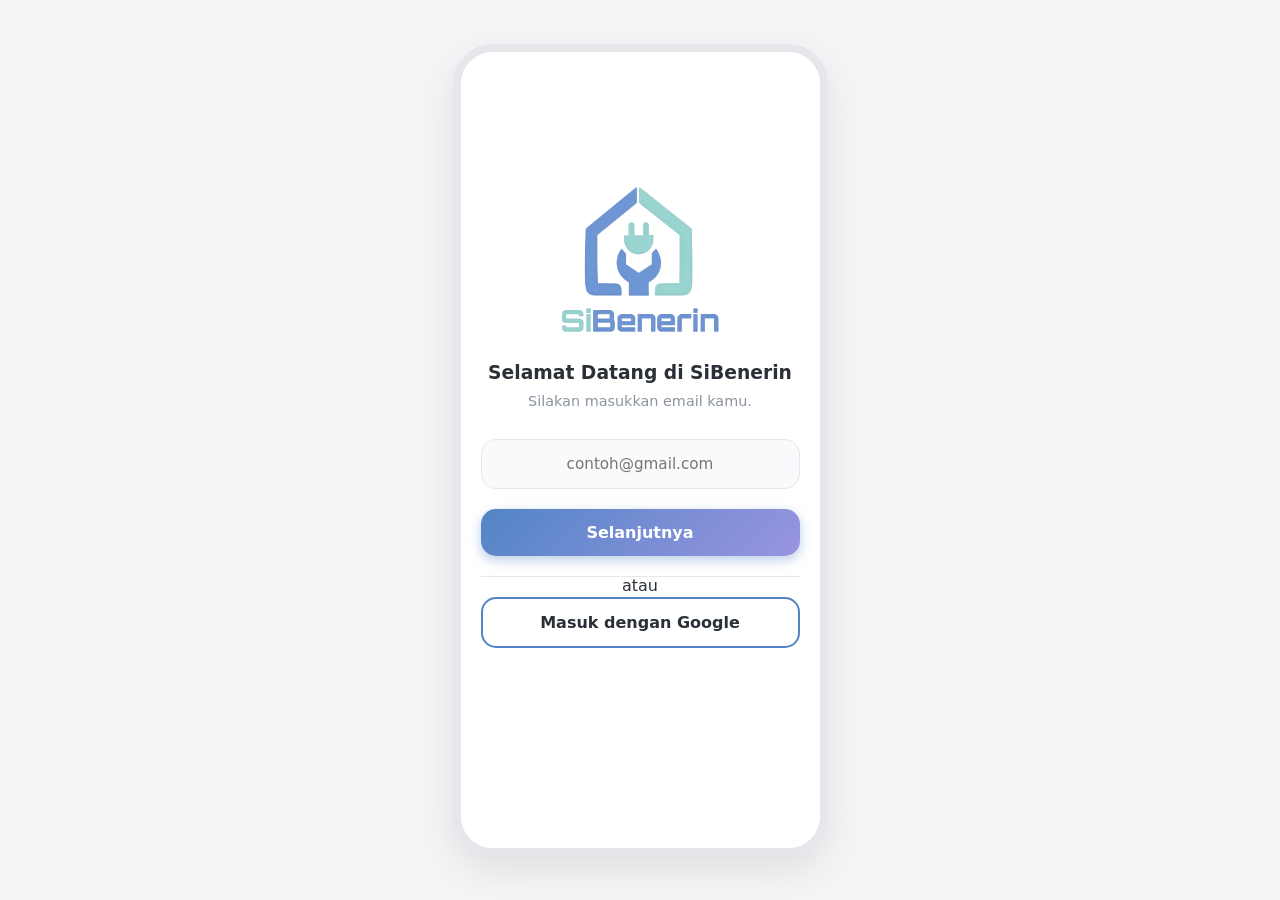
==== index.html @ b58ef543 "index.html" ====
<!DOCTYPE html>
<html lang="id">
<head>
    <meta charset="UTF-8">
    <meta name="viewport" content="width=device-width, initial-scale=1.0">
    <title>SiBenerin</title>
    <link rel="stylesheet" href="style.css">
</head>
<body>
    <div class="app-container">
        
        <!-- ================= LOGIN ================= -->
        <div id="login-screen" class="screen active">
            
            <div class="login-content" id="login-step-1">
                <div class="logo-wrapper">
                    <img src="gambar\logo sibenerin.png" alt="Logo SiBenerin" onerror="this.src='https://via.placeholder.com/120/A7C7E7/FFFFFF?text=SiBenerin'">
                </div>
                <h3>Selamat Datang di SiBenerin</h3>
                <p class="subtitle">Silakan masukkan email kamu.</p>
                
                <input type="email" id="email-input" class="form-input" placeholder="contoh@gmail.com" style="text-align: center;">
                
                <button class="btn btn-primary" onclick="nextLoginStep()">Selanjutnya</button>
                <div class="divider"><span>atau</span></div>
                <button class="btn btn-outline" onclick="login()">Masuk dengan Google</button>
            </div>

            <div class="login-content" id="login-step-2" style="display: none;">
                <div class="logo-wrapper" style="width: 80px; height: 80px; margin-bottom: 15px;">
                    <img src="gambar/logo sibenerin.png" alt="Logo SiBenerin" onerror="this.src='https://via.placeholder.com/120/A7C7E7/FFFFFF?text=SiBenerin'">
                </div>
                <h3>Masukkan Password</h3>
                <p class="subtitle" id="user-email-display" style="font-weight: 600; color: var(--primary-sky);">user@gmail.com</p>
                
                <!-- KOTAK PASSWORD DENGAN IKON MATA -->
                <div style="position: relative; margin-bottom: 20px;">
                    <input type="password" id="password-input" class="form-input" placeholder="••••••••" style="text-align: center; letter-spacing: 2px; margin-bottom: 0; padding-right: 40px;">
                    <span id="toggle-password" style="position: absolute; right: 15px; top: 50%; transform: translateY(-50%); cursor: pointer; font-size: 1.1rem; user-select: none;" onclick="togglePassword()">👁️</span>
                </div>
                
                <div id="password-hint" class="hint-box" style="display: none;">
                    💡 <strong>Clue:</strong> Password kamu terdiri dari 8 karakter dan diawali dengan huruf <strong>'S'</strong>.
                </div>

                <p id="password-error" style="color: var(--danger); font-size: 0.85rem; display: none; margin-bottom: 15px; font-weight: 500;">
                    Password yang Anda masukkan salah.
                </p>
                <button class="btn btn-primary" onclick="login()">Masuk</button>
                <button class="btn-text mt-10" onclick="showHint()">Lupa Password?</button>
                <button class="btn-text mt-10" style="color: var(--text-muted); font-size: 0.85rem;" onclick="prevLoginStep()">⬅ Ganti Email</button>
            </div>
        </div>

        <!-- ================= BERANDA ================= -->
        <div id="home-screen" class="screen with-nav">
            <div class="header-main">
                <div class="user-info" style="cursor: pointer;" onclick="navBottom('akun')">
                    <img src="gambar/profil.png" alt="Profil User" class="avatar" style="background: none; object-fit: cover;">
                    <div>
                        <p class="greeting">Selamat Pagi,</p>
                        <h4>Pengguna</h4>
                    </div>
                </div>
                <div class="notification-icon" style="cursor: pointer; position: relative;" onclick="navTo('notification')">
                    🔔
                    <span class="notif-dot"></span>
                </div>
                
            </div>
            
            <div class="search-bar">
                <input type="text" placeholder="Cari layanan perbaikan...">
            </div>

            <!-- === BANNER PROMO IKLAN === -->
            <div class="promo-slider" onclick="navTo('service-list', 'Pendingin')">
                <div class="slides-wrapper" id="promo-slides">
                    <div class="slide">
                        <img src="gambar\iklan1.jpeg" alt="Promo Perbaikan AC">
                    </div>
                    <div class="slide">
                        <img src="gambar\iklan2.jpeg" alt="Promo Diskon Tukang">
                    </div>
                    <div class="slide">
                        <img src="gambar\iklan3.jpeg" alt="Promo Diskon Carport">
                    </div>
                </div>
                <div class="slider-dots">
                    <span class="dot active"></span>
                    <span class="dot"></span>
                </div>
            </div>
            <h5 class="section-title">Kategori Layanan</h5>
            <div class="categories">
                <div class="category-card" onclick="navTo('service-list', 'Kelistrikan')">
                    <div class="cat-icon" style="background: #eef2ff;">⚡</div>
                    <span>Kelistrikan</span>
                </div>
                <div class="category-card" onclick="navTo('service-list', 'Sistem Air')">
                    <div class="cat-icon" style="background: #f0fdf4;">💧</div>
                    <span>Sistem Air</span>
                </div>
                <div class="category-card" onclick="navTo('service-list', 'Elektronik')">
                    <div class="cat-icon" style="background: #fdf2f8;">📱</div>
                    <span>Elektronik</span>
                </div>
                <div class="category-card" onclick="navTo('service-list', 'Pendingin')">
                    <div class="cat-icon" style="background: #f0f9ff;">❄️</div>
                    <span>Pendingin</span>
                </div>
                <div class="category-card" onclick="navTo('service-list', 'Konstruksi')">
                    <div class="cat-icon" style="background: #fffbeb;">🏗️</div>
                    <span>Konstruksi</span>
                </div>
                <div class="category-card emergency" onclick="navTo('service-list', 'Darurat')">
                    <div class="cat-icon" style="background: #fee2e2;">🚨</div>
                    <span>Darurat</span>
                </div>
            </div>
        </div>

        <!-- ================= AKTIVITAS ================= -->
        <div id="activity-screen" class="screen with-nav">
            <div class="header-simple">
                <h4>Aktivitas Pesanan</h4>
            </div>
            <div class="tabs">
                <div class="tab active" onclick="switchTab('active-orders', this)">Berjalan</div>
                <div class="tab" onclick="switchTab('history-orders', this)">Riwayat</div>
            </div>
            
            <div id="active-orders" class="tab-content active">
                <div class="activity-card" onclick="navTo('order-detail')">
                    <div class="activity-header">
                        <div class="badge badge-process">Teknisi Menuju Lokasi</div>
                        <span class="date">Hari ini, 10:30</span>
                    </div>
                    <h4>Cuci AC Split & Tambah Freon</h4>
                    <p class="desc">Teknisi: Budi Santoso</p>
                    <div class="price-row">
                        <span class="price">Rp 150.000</span>
                        <button class="btn-text">Lihat Detail ➔</button>
                    </div>
                </div>
            </div>

            <div id="history-orders" class="tab-content">
                <div class="activity-card" onclick="navTo('history-detail')">
                    <div class="activity-header">
                        <div class="badge badge-done">Selesai</div>
                        <span class="date">12 Apr 2026</span>
                    </div>
                    <h4>Perbaikan Pipa Wastafel Bocor</h4>
                    <p class="desc">Teknisi: Agus Teknisi</p>
                    <div class="price-row">
                        <span class="price">Rp 250.000</span>
                        <div class="rating">⭐⭐⭐⭐⭐</div>
                    </div>
                </div>
            </div>
        </div>

        <!-- ================= DETAIL PESANAN (AKTIF) ================= -->
        <div id="order-detail-screen" class="screen">
            <div class="header-nav">
                <span class="back-btn" onclick="navBack()">⬅ Kembali</span>
                <h4>Detail Pesanan</h4>
                <div style="width: 60px;"></div>
            </div>
            <div class="detail-content">
                <div class="order-id">ID Pesanan: #SBN-99281</div>
                
                <ul class="timeline">
                    <li class="completed">
                        <div class="time">09:00</div>
                        <div class="event">Pesanan Dibuat</div>
                    </li>
                    <li class="completed">
                        <div class="time">09:15</div>
                        <div class="event">Teknisi Ditemukan (Budi Santoso)</div>
                    </li>
                    <li class="active">
                        <div class="time">10:30</div>
                        <div class="event">Teknisi Menuju Lokasi</div>
                    </li>
                    <li>
                        <div class="time">--:--</div>
                        <div class="event">Pekerjaan Dimulai</div>
                    </li>
                    <li>
                        <div class="time">--:--</div>
                        <div class="event">Selesai & Pembayaran</div>
                    </li>
                </ul>

                <div class="technician-card">
                    <div class="avatar"></div>
                    <div class="tech-info">
                        <h5>Budi Santoso</h5>
                        <p>Ahli Pendingin Ruangan</p>
                    </div>
                    <button class="btn-icon" onclick="navTo('chat-room-budi')">💬</button>
                </div> 
            </div> 
        </div> 

        <!-- ================= DETAIL RIWAYAT (SELESAI) ================= -->
        <div id="history-detail-screen" class="screen">
            <div class="header-nav">
                <span class="back-btn" onclick="navBack()">⬅ Kembali</span>
                <h4>Riwayat Pekerjaan</h4>
                <div style="width: 60px;"></div>
            </div>
            <div class="detail-content">
                <div class="badge badge-done" style="display:inline-block; margin-bottom:15px;">Pesanan Selesai</div>
                <h3>Perbaikan Pipa Wastafel Bocor</h3>
                <p class="date-full">Selesai pada: 12 Apr 2026, 14:30 WIB</p>
                
                <div class="divider"></div>
                <h4 style="text-align: center;">Beri Ulasan Teknisi</h4>
                <div class="star-rating" id="rating-stars" style="text-align: center; margin-top: 10px;">
                    <span class="star" onclick="setRating(1)">★</span>
                    <span class="star" onclick="setRating(2)">★</span>
                    <span class="star" onclick="setRating(3)">★</span>
                    <span class="star" onclick="setRating(4)">★</span>
                    <span class="star" onclick="setRating(5)">★</span>
                </div>
                <h4>Bukti Pekerjaan</h4>
                <div class="photo-compare">
                    <div class="photo-box">
                        <img src="gambar\pipasebelum.jpeg" 
                            alt="Pipa Sebelum" 
                            style="width: 100%; height: 100px; object-fit: cover; border-radius: 12px; margin-bottom: 8px; border: 1px solid var(--border-color);">
                        <span>Sebelum</span>
                    </div>
                    <div class="photo-box">
                        <img src="gambar\pipasesudah.jpeg" 
                            alt="Pipa Sesudah" 
                            style="width: 100%; height: 100px; object-fit: cover; border-radius: 12px; margin-bottom: 8px; border: 1px solid var(--border-color);">
                        <span>Sesudah</span>
                    </div>
                </div>
                <div class="divider"></div>
                <h4>Rincian Biaya</h4>
                <div class="receipt-row"><span>Jasa Perbaikan</span><span>Rp 150.000</span></div>
                <div class="receipt-row"><span>Penggantian Pipa PVC</span><span>Rp 100.000</span></div>
                <div class="receipt-row total"><span>Total Biaya</span><span>Rp 250.000</span></div>
            </div>
        </div>

        <!-- ================= DAFTAR LAYANAN (DINAMIS) ================= -->
        <div id="service-list-screen" class="screen">
            <div class="header-nav">
                <span class="back-btn" onclick="navBack()">⬅ Kembali</span>
                <h4 id="service-title">Layanan</h4>
                <div style="width: 60px;"></div>
            </div>
            <div class="service-items">
                <div class="activity-card">
                    <h4>Pengecekan & Perbaikan Standar</h4>
                    <p class="desc">Mulai dari Rp 50.000</p>
                    <button class="btn btn-primary btn-small mt-10" onclick="navTo('booking')">Pesan Sekarang</button>
                </div>
                <div class="activity-card">
                    <h4>Pemasangan / Instalasi Baru</h4>
                    <p class="desc">Mulai dari Rp 100.000</p>
                    <button class="btn btn-primary btn-small mt-10" onclick="navTo('booking')">Pesan Sekarang</button>
                </div>
            </div>
        </div>

        <!-- ================= FORM BOOKING ================= -->
        <div id="booking-screen" class="screen">
            <div class="header-nav">
                <span class="back-btn" onclick="navBack()">⬅ Batal</span>
                <h4>Pesan Teknisi</h4>
                <div style="width: 60px;"></div>
            </div>
            <div class="form-container">
                <label>Jadwal Kedatangan</label>
                <input type="datetime-local" class="form-input">
                
                <label>Alamat Lengkap</label>
                <textarea class="form-input" rows="3" placeholder="Jl. Contoh No. 123..."></textarea>

                <label>Deskripsi Kendala</label>
                <textarea class="form-input" rows="3" placeholder="Jelaskan kerusakan yang terjadi..."></textarea>
                
                <label>Foto Kerusakan (Opsional)</label>
                <div class="upload-box" id="upload-area" onclick="simulateUpload()">
                    <span id="upload-text">📷 Klik untuk unggah foto</span>
                    <img id="uploaded-img" src="" style="display: none; width: 100%; height: 100%; object-fit: cover; border-radius: 10px;">
                </div>
                <button class="btn btn-primary" style="margin-top:20px;" onclick="confirmBooking()">Konfirmasi Pesanan</button>
            </div>
        </div>

        <!-- ================= CHAT LIST ================= -->
        <div id="chat-screen" class="screen with-nav">
            <div class="header-simple"><h4>Pesan Masuk</h4></div>
            <div class="chat-list">
                
                <div class="chat-item unread" onclick="navTo('chat-room-budi')">
                    <div class="avatar"></div>
                    <div class="chat-info">
                        <div class="chat-head"><h5>Budi Santoso</h5><span class="time">10:32</span></div>
                        <p>Saya sudah di depan pagar rumah ya kak...</p>
                    </div>
                </div>

                <div class="chat-item" onclick="navTo('chat-room-cs')">
                    <img src="gambar\logobenerin.jpeg" alt="CS SiBenerin" class="avatar" style="background: white; object-fit: contain; border: 1px solid var(--border-color); padding: 2px;">
                    
                    <div class="chat-info">
                        <div class="chat-head"><h5>CS SiBenerin</h5><span class="time">Kemarin</span></div>
                        <p>Terima kasih telah menggunakan layanan kami.</p>
                    </div>
                </div>
            </div>
        </div>

        <!-- ================= CHAT ROOM: BUDI SANTOSO ================= -->
        <div id="chat-room-budi-screen" class="screen">
            <div class="header-nav">
                <span class="back-btn" onclick="navBack()">⬅ Kembali</span>
                <h4>Budi Santoso</h4>
                <div style="width: 60px;"></div>
            </div>
            <div class="chat-area">
                <div class="bubble bubble-left">Permisi, apakah patokannya rumah pagar hitam?</div>
                <div class="bubble bubble-right">Iya betul pak, lurus saja dari gapura.</div>
                <div class="bubble bubble-left">Baik, saya sudah di depan pagar rumah ya kak.</div>
            </div>
            <div class="chat-input-area">
                <input type="text" placeholder="Ketik pesan..." class="chat-input">
                <button class="btn-send">Kirim</button>
            </div>
        </div>

        <!-- ================= CHAT ROOM: CS SIBENERIN ================= -->
        <div id="chat-room-cs-screen" class="screen">
            <div class="header-nav">
                <span class="back-btn" onclick="navBack()">⬅ Kembali</span>
                <h4>CS SiBenerin</h4>
                <div style="width: 60px;"></div>
            </div>
            <div class="chat-area">
                <div class="bubble bubble-left" style="background: #F0F9FF; border-color: var(--primary-sky);">
                    Halo Kak, terima kasih telah menggunakan layanan SiBenerin. Ada yang bisa kami bantu terkait pesanan hari ini?
                </div>
                <div class="bubble bubble-right">Halo admin, tidak ada. Layanannya sangat memuaskan, terima kasih!</div>
                <div class="bubble bubble-left" style="background: #F0F9FF; border-color: var(--primary-sky);">
                    Syukurlah! Jangan ragu untuk menghubungi kami jika ada kendala lain ya kak. Have a great day! ✨
                </div>
            </div>
            <div class="chat-input-area">
                <input type="text" placeholder="Ketik pesan..." class="chat-input">
                <button class="btn-send">Kirim</button>
            </div>
        </div>

        <!-- ================= CHAT ROOM ================= -->
        <div id="chat-room-screen" class="screen">
            <div class="header-nav">
                <span class="back-btn" onclick="navBack()">⬅ Kembali</span>
                <h4>Budi Santoso</h4>
                <div style="width: 60px;"></div>
            </div>
            <div class="chat-area">
                <div class="bubble bubble-left">Permisi, apakah patokannya rumah pagar hitam?</div>
                <div class="bubble bubble-right">Iya betul pak, lurus saja dari gapura.</div>
                <div class="bubble bubble-left">Baik, saya sudah di depan pagar rumah ya kak.</div>
            </div>
            <div class="chat-input-area">
                <input type="text" placeholder="Ketik pesan..." class="chat-input">
                <button class="btn-send">Kirim</button>
            </div>
        </div>

        <!-- ================= NOTIFIKASI ================= -->
        <div id="notification-screen" class="screen">
            <div class="header-nav">
                <span class="back-btn" onclick="navBack()">⬅ Kembali</span>
                <h4>Notifikasi</h4>
                <div style="width: 60px;"></div>
            </div>
            
            <div class="notification-list">
                <div class="notif-item unread">
                    <div class="notif-icon" style="background: #fdf2f8;">🎉</div>
                    <div class="notif-info">
                        <h5>Promo Spesial AC!</h5>
                        <p>Diskon 25% khusus perbaikan AC. Berlaku s/d 2 Juni 2026.</p>
                        <span class="time">Baru saja</span>
                    </div>
                </div>

                <div class="notif-item">
                    <div class="notif-icon" style="background: #ecfdf5;">💳</div>
                    <div class="notif-info">
                        <h5>Pembayaran Berhasil</h5>
                        <p>Tagihan #SBN-99281 senilai Rp 150.000 telah lunas. Terima kasih!</p>
                        <span class="time">2 jam yang lalu</span>
                    </div>
                </div>

                <div class="notif-item">
                    <div class="notif-icon" style="background: #eff6ff;">🛠️</div>
                    <div class="notif-info">
                        <h5>Teknisi Menuju Lokasi</h5>
                        <p>Budi Santoso sedang dalam perjalanan ke alamatmu untuk perbaikan.</p>
                        <span class="time">Kemarin</span>
                    </div>
                </div>
            </div>
        </div>

        <!-- ================= AKUN ================= -->
        <div id="akun-screen" class="screen with-nav">
            <div class="header-simple"><h4>Profil Saya</h4></div>
            <div class="profile-header">
                <img src="gambar\profil.png" alt="Profil User" class="avatar large-avatar" style="background: none; object-fit: cover;">
                <h3>Pengguna</h3>
                <p>pengguna@example.com</p>
                <button class="btn btn-outline btn-small mt-10">Edit Profil</button>
            </div>

            <div class="menu-list">
                <div class="menu-item" onclick="alert('Membuka Alamat...')"><span>📍 Alamat Tersimpan</span> <span>➔</span></div>
                <div class="menu-item" onclick="alert('Membuka Pembayaran...')"><span>💳 Metode Pembayaran</span> <span>➔</span></div>
                <div class="menu-item" onclick="alert('Membuka Pusat Bantuan...')"><span>🎧 Pusat Bantuan</span> <span>➔</span></div>
                <div class="menu-item text-danger" onclick="logout()"><span>🚪 Keluar Aplikasi</span></div>
            </div>
        </div>

        <!-- ================= BOTTOM NAVIGATION ================= -->
        <nav id="bottom-nav" class="hidden">
            <div class="nav-item active" id="nav-home" onclick="navBottom('home')"><span>🏠<br>Beranda</span></div>
            <div class="nav-item" id="nav-activity" onclick="navBottom('activity')"><span>📋<br>Aktivitas</span></div>
            <div class="nav-item" id="nav-chat" onclick="navBottom('chat')"><span>💬<br>Chat</span></div>
            <div class="nav-item" id="nav-akun" onclick="navBottom('akun')"><span>👤<br>Akun</span></div>
        </nav>

        <!-- ================= CUSTOM MODAL ================= -->
        <div id="success-modal" class="modal-overlay">
            <div class="modal-box">
                <div class="modal-icon">✅</div>
                <h4>Pesanan Berhasil!</h4>
                <p>Teknisi akan segera memproses pesananmu dan menuju ke lokasi.</p>
                <button class="btn btn-primary mt-10" onclick="closeModal()">Lihat Aktivitas</button>
            </div>
        </div>
    </div>

    <script src="script.js"></script>
</body>
</html>
---- style.css ----
:root {
    /* Palet Warna Utama dari Gambar (Konversi ke HEX) */
    --bg-main: #FFFFFF;       /* Center: Putih bersih (0, 0, 0, 0) */
    --bg-card: #FFFFFF;
    
    --text-dark: #2A3037;     /* Kiri: Slate/Abu Gelap (24, 12, 0, 78) */
    --primary-cyan: #4FCAC3;  /* Tengah Kiri: Cyan/Mint (61, 0, 4, 19) */
    --primary-sky: #5285C5;   /* Tengah Kanan: Sky Blue (60, 32, 0, 22) */
    --primary-lilac: #9994E1; /* Kanan: Lilac (33, 35, 0, 10) */
    
    /* Warna Pendukung */
    --text-muted: #8b949e;
    --border-color: #E5E7EB;
    --danger: #F87171;
    --success: #34D399;
}

* { margin: 0; padding: 0; box-sizing: border-box; font-family: 'Segoe UI', system-ui, sans-serif; }

/* Latar belakang luar web dibuat abu-abu sangat terang agar HP putih tetap terlihat menonjol */
body { background-color: #F3F4F6; display: flex; justify-content: center; align-items: center; min-height: 100vh; }

/* Container HP dengan bingkai perak/abu-abu terang */
.app-container {
    width: 375px; height: 812px; 
    background-color: var(--bg-main); color: var(--text-dark);
    border-radius: 40px; overflow: hidden; position: relative;
    box-shadow: 0 15px 35px rgba(0,0,0,0.08);
    border: 8px solid #E5E7EB; 
}

.screen {
    position: absolute; top: 0; left: 0; width: 100%; height: 100%;
    background-color: var(--bg-main);
    padding: 20px; overflow-y: auto; padding-bottom: 90px;
    transform: translateX(100%); opacity: 0; transition: transform 0.3s ease, opacity 0.3s ease;
    z-index: 10;
}

.screen.active { transform: translateX(0); opacity: 1; z-index: 20; }
.screen.with-nav { padding-bottom: 100px; }

/* Utilities */
.mt-10 { margin-top: 10px; }
.text-danger { color: var(--danger) !important; }
.divider { height: 1px; background: var(--border-color); margin: 20px 0; }

/* Typography */
h3, h4, h5 { color: var(--text-dark); font-weight: 600; }
p { color: var(--text-muted); font-size: 0.9rem; }

/* Buttons */
.btn {
    width: 100%; padding: 14px; border-radius: 15px; font-size: 1rem;
    font-weight: 600; cursor: pointer; border: none; transition: 0.2s;
}
/* Tombol Utama menggunakan gradasi Sky Blue ke Lilac */
.btn-primary { 
    background: linear-gradient(135deg, var(--primary-sky), var(--primary-lilac)); 
    color: #fff; 
    box-shadow: 0 4px 12px rgba(82, 133, 197, 0.4); 
}
.btn-outline { background: transparent; border: 2px solid var(--primary-sky); color: var(--text-dark); }
.btn:active { transform: scale(0.97); }
.btn-small { padding: 8px 16px; font-size: 0.85rem; width: auto; }
.btn-text { background: none; border: none; color: var(--primary-sky); font-weight: bold; cursor: pointer; }

/* Header & Nav */
.header-nav { display: flex; justify-content: space-between; align-items: center; margin-bottom: 25px; padding-top: 10px; }
.header-simple { margin-bottom: 25px; padding-top: 10px; text-align: center; }
.back-btn { color: var(--text-muted); font-size: 0.9rem; cursor: pointer; font-weight: 600; }

/* Login Screen */
.login-content { display: flex; flex-direction: column; justify-content: center; height: 100%; text-align: center; }
.logo-wrapper { width: 160px; height: 160px; margin: 0 auto 20px; border-radius: transparent; background: transparent; }
.logo-wrapper img { width: 100%; height: 100%; object-fit: contain; }
.subtitle { margin: 10px 0 30px; }
.login-content { display: flex; flex-direction: column; justify-content: center; height: 100%; text-align: center; }

/* Home Screen */
.header-main { display: flex; justify-content: space-between; align-items: center; margin-bottom: 25px; padding-top: 10px; }
.user-info { display: flex; align-items: center; gap: 12px; }
.avatar { width: 45px; height: 45px; background: linear-gradient(135deg, var(--primary-sky), var(--primary-lilac)); border-radius: 50%; }
.search-bar input, .form-input { width: 100%; padding: 15px; border-radius: 15px; border: 1px solid var(--border-color); background-color: #F9FAFB; color: var(--text-dark); margin-bottom: 20px; font-size: 0.95rem; outline: none; transition: border 0.2s; }
.search-bar input:focus, .form-input:focus { border-color: var(--primary-sky); background-color: #FFF; }
.section-title { margin-bottom: 15px; font-size: 1.1rem; }

/* Categories */
.categories { display: grid; grid-template-columns: repeat(3, 1fr); gap: 15px; }
.category-card { background: var(--bg-card); padding: 15px 10px; border-radius: 18px; text-align: center; box-shadow: 0 2px 8px rgba(0,0,0,0.04); cursor: pointer; transition: 0.2s; border: 1px solid var(--border-color); }
.category-card:hover { border-color: var(--primary-sky); box-shadow: 0 4px 12px rgba(82, 133, 197, 0.2); }
.category-card:active { transform: scale(0.95); }
.cat-icon { width: 45px; height: 45px; margin: 0 auto 10px; border-radius: 12px; display: flex; align-items: center; justify-content: center; font-size: 1.2rem; }
.category-card span { font-size: 0.8rem; font-weight: 500; color: var(--text-dark); }
.emergency { border-color: #fca5a5; }

/* Activity & Cards */
.tabs { display: flex; gap: 20px; margin-bottom: 20px; border-bottom: 2px solid var(--border-color); }
.tab { padding-bottom: 10px; cursor: pointer; color: var(--text-muted); font-weight: 500; transition: 0.2s; }
.tab.active { color: var(--primary-lilac); border-bottom: 2px solid var(--primary-lilac); }
.tab-content { display: none; }
.tab-content.active { display: block; animation: fadeIn 0.3s; }
@keyframes fadeIn { from { opacity: 0; } to { opacity: 1; } }

.activity-card { background: var(--bg-card); padding: 18px; border-radius: 20px; margin-bottom: 15px; box-shadow: 0 2px 10px rgba(0,0,0,0.04); cursor: pointer; border: 1px solid var(--border-color); transition: border 0.2s; }
.activity-card:hover { border-color: var(--primary-sky); }
.activity-header { display: flex; justify-content: space-between; align-items: center; margin-bottom: 12px; }
.badge { font-size: 0.75rem; padding: 5px 10px; border-radius: 10px; font-weight: 600; }
.badge-process { background: rgba(79, 202, 195, 0.15); color: var(--primary-cyan); border: 1px solid rgba(79, 202, 195, 0.3); } /* Menggunakan aksen Cyan */
.badge-done { background: #DCFCE7; color: #166534; border: 1px solid #BBF7D0; }
.date, .date-full { font-size: 0.8rem; color: var(--text-muted); }
.price-row { display: flex; justify-content: space-between; align-items: center; margin-top: 15px; border-top: 1px dashed var(--border-color); padding-top: 12px; }
.price { font-weight: 700; color: var(--text-dark); }

/* Timeline (Detail Pesanan) */
.timeline { list-style: none; margin: 20px 0; padding-left: 10px; border-left: 2px solid var(--border-color); }
.timeline li { position: relative; padding-left: 25px; margin-bottom: 20px; }
.timeline li::before { content: ''; position: absolute; left: -7px; top: 0; width: 12px; height: 12px; border-radius: 50%; background: var(--bg-main); border: 2px solid var(--border-color); }
.timeline li.completed::before { background: var(--success); border-color: var(--success); }
.timeline li.active::before { background: var(--primary-sky); border-color: var(--primary-sky); box-shadow: 0 0 0 3px rgba(82, 133, 197, 0.3); }
.timeline .time { font-size: 0.8rem; color: var(--text-muted); font-weight: bold; margin-bottom: 2px; }
.timeline .event { font-size: 0.95rem; color: var(--text-dark); }

/* Technician Card */
.technician-card { display: flex; align-items: center; background: #F9FAFB; padding: 15px; border-radius: 15px; border: 1px solid var(--border-color); }
.tech-info { flex: 1; margin-left: 15px; }
.btn-icon { background: var(--primary-sky); border: none; width: 40px; height: 40px; border-radius: 12px; font-size: 1.2rem; cursor: pointer; color: white; }

/* Photo Compare */
.photo-compare { display: grid; grid-template-columns: 1fr 1fr; gap: 15px; }
.photo-box { text-align: center; }
.img-placeholder { height: 100px; border-radius: 12px; margin-bottom: 8px; display: flex; align-items: center; justify-content: center; font-size: 0.8rem; color: var(--text-muted); border: 1px dashed var(--border-color); background: #F9FAFB; }
.receipt-row { display: flex; justify-content: space-between; margin-bottom: 10px; font-size: 0.9rem; }
.receipt-row.total { font-weight: bold; border-top: 1px solid var(--border-color); padding-top: 10px; font-size: 1rem; color: var(--text-dark); }

/* Form Container */
.form-container label { display: block; font-size: 0.9rem; font-weight: 600; margin-bottom: 8px; color: var(--text-dark); }

/* Chat UI */
.chat-list { display: flex; flex-direction: column; gap: 10px; }
.chat-item { display: flex; align-items: center; background: var(--bg-card); padding: 15px; border-radius: 15px; cursor: pointer; border: 1px solid var(--border-color); transition: 0.2s; }
.chat-item:hover { border-color: var(--primary-sky); }
.chat-item.unread { border-color: var(--primary-sky); background: rgba(82, 133, 197, 0.05); }
.chat-info { flex: 1; margin-left: 15px; overflow: hidden; }
.chat-head { display: flex; justify-content: space-between; margin-bottom: 5px; }
.chat-head .time { font-size: 0.75rem; color: var(--text-muted); }
.chat-info p { white-space: nowrap; overflow: hidden; text-overflow: ellipsis; color: var(--text-muted); }

/* Chat Room */
.chat-area { display: flex; flex-direction: column; gap: 15px; height: calc(100% - 130px); overflow-y: auto; padding-bottom: 20px; }
.bubble { max-width: 80%; padding: 12px 16px; border-radius: 18px; font-size: 0.95rem; line-height: 1.4; box-shadow: 0 1px 2px rgba(0,0,0,0.05); }
.bubble-left { background: #F3F4F6; color: var(--text-dark); align-self: flex-start; border-bottom-left-radius: 4px; border: 1px solid var(--border-color); }
.bubble-right { background: linear-gradient(135deg, var(--primary-sky), var(--primary-lilac)); color: #fff; align-self: flex-end; border-bottom-right-radius: 4px; }
.chat-input-area { position: absolute; bottom: 0; left: 0; width: 100%; padding: 15px; background: var(--bg-card); border-top: 1px solid var(--border-color); display: flex; gap: 10px; z-index: 30; }
.chat-input { flex: 1; padding: 12px 15px; border-radius: 20px; border: 1px solid var(--border-color); outline: none; background: #F9FAFB; color: var(--text-dark); }
.chat-input:focus { border-color: var(--primary-sky); background: #FFF; }
.btn-send { background: var(--primary-cyan); border: none; padding: 0 20px; border-radius: 20px; color: white; font-weight: bold; cursor: pointer; }

/* Profile */
.profile-header { text-align: center; padding-bottom: 25px; border-bottom: 1px solid var(--border-color); margin-bottom: 20px; }
.large-avatar { width: 90px; height: 90px; margin: 0 auto 15px; }
.menu-list { display: flex; flex-direction: column; gap: 10px; }
.menu-item { display: flex; justify-content: space-between; padding: 16px; background: var(--bg-card); border-radius: 15px; cursor: pointer; font-weight: 500; border: 1px solid var(--border-color); transition: 0.2s; color: var(--text-dark); }
.menu-item:hover { border-color: var(--primary-sky); }
.menu-item:active { background: #F9FAFB; }

/* Bottom Nav */
#bottom-nav { position: absolute; bottom: 0; left: 0; width: 100%; height: 80px; background-color: rgba(255, 255, 255, 0.95); backdrop-filter: blur(10px); display: flex; justify-content: space-around; align-items: center; border-top: 1px solid var(--border-color); z-index: 50; }
#bottom-nav.hidden { display: none; }
.nav-item { color: var(--text-muted); font-size: 0.75rem; text-align: center; cursor: pointer; padding: 10px; width: 25%; transition: 0.2s; }
.nav-item span { display: block; }
.nav-item.active { color: var(--primary-sky); font-weight: bold; }

/* --- Animasi Error Password & Lupa Password --- */
@keyframes shake {
    0% { transform: translateX(0); }
    25% { transform: translateX(-6px); }
    50% { transform: translateX(6px); }
    75% { transform: translateX(-6px); }
    100% { transform: translateX(0); }
}

.shake {
    animation: shake 0.4s ease-in-out;
    border-color: var(--danger) !important;
    color: var(--danger) !important;
}

.hint-box {
    background-color: rgba(82, 133, 197, 0.1); 
    border: 1px solid var(--primary-sky);
    color: var(--text-dark);
    padding: 12px 15px;
    border-radius: 12px;
    font-size: 0.85rem;
    margin-bottom: 20px;
    text-align: left;
    box-shadow: 0 4px 10px rgba(82, 133, 197, 0.15);
    animation: fadeIn 0.4s ease;
}

.hint-box strong {
    color: var(--primary-lilac);
    font-size: 0.9rem;
}

/* --- Promo Auto Slider --- */
.promo-slider {
    position: relative;
    width: 100%;
    border-radius: 15px;
    overflow: hidden; /* Menyembunyikan gambar yang meluber keluar area */
    margin-bottom: 20px;
    box-shadow: 0 6px 15px rgba(82, 133, 197, 0.15);
    cursor: pointer;
}

.slides-wrapper {
    display: flex;
    width: 300%; /* Lebar 300% karena ada 3 gambar */
    transition: transform 0.5s ease-in-out; /* Animasi geser yang mulus */
}

.slide {
    width: 50%; /* Setiap gambar mengambil separuh dari 200% (alias 100% layar) */
}

.slide img {
    width: 100%;
    display: block;
    object-fit: cover;
    aspect-ratio: 16/9; /* Menjaga agar proporsi/tinggi kedua gambar sama persis */
}

/* Titik Indikator di bawah banner */
.slider-dots {
    position: absolute;
    bottom: 12px;
    left: 0;
    width: 100%;
    display: flex;
    justify-content: center;
    gap: 6px;
    z-index: 5;
}

.dot {
    width: 8px;
    height: 8px;
    background: rgba(255, 255, 255, 0.5);
    border-radius: 50%;
    transition: 0.3s;
}

.dot.active {
    background: #FFFFFF;
    width: 18px; /* Titik yang aktif akan memanjang */
    border-radius: 4px;
}

/* --- Halaman Notifikasi --- */
.notif-dot {
    position: absolute;
    top: -2px;
    right: -2px;
    width: 8px;
    height: 8px;
    background-color: var(--danger);
    border-radius: 50%;
    border: 2px solid var(--bg-main);
}

.notification-list {
    display: flex;
    flex-direction: column;
    gap: 12px;
}

.notif-item {
    display: flex;
    align-items: flex-start;
    background: var(--bg-card);
    padding: 16px;
    border-radius: 15px;
    border: 1px solid var(--border-color);
    gap: 15px;
    cursor: pointer;
    transition: border 0.2s;
}

.notif-item:hover {
    border-color: var(--primary-sky);
}

.notif-item.unread {
    background: #F0F9FF; /* Background biru muda untuk notif belum dibaca */
    border-color: var(--primary-sky);
}

.notif-icon {
    width: 42px;
    height: 42px;
    border-radius: 50%;
    display: flex;
    align-items: center;
    justify-content: center;
    font-size: 1.2rem;
    flex-shrink: 0;
}

.notif-info {
    flex: 1;
}

.notif-info h5 {
    font-size: 0.95rem;
    margin-bottom: 4px;
    color: var(--text-dark);
}

.notif-info p {
    font-size: 0.85rem;
    color: var(--text-muted);
    line-height: 1.4;
    margin-bottom: 8px;
}

.notif-info .time {
    font-size: 0.75rem;
    color: var(--primary-sky);
    font-weight: 600;
}

/* --- Fitur Rating Bintang --- */
.star-rating .star {
    font-size: 2rem;
    color: #E5E7EB; /* Abu-abu */
    cursor: pointer;
    transition: color 0.2s;
    margin: 0 5px;
}
.star-rating .star.active {
    color: #F59E0B; /* Kuning Emas */
}

/* --- Fitur Upload Foto --- */
.upload-box {
    border: 2px dashed var(--primary-sky);
    background: #F9FAFB;
    height: 120px;
    border-radius: 12px;
    display: flex;
    align-items: center;
    justify-content: center;
    cursor: pointer;
    margin-bottom: 20px;
    color: var(--primary-sky);
    font-weight: 500;
    transition: 0.3s;
}
.upload-box:hover { background: #F0F9FF; }

/* --- Custom Modal --- */
.modal-overlay {
    position: absolute; top: 0; left: 0; width: 100%; height: 100%;
    background: rgba(0, 0, 0, 0.5); backdrop-filter: blur(3px);
    display: none; align-items: center; justify-content: center;
    z-index: 100; opacity: 0; transition: opacity 0.3s;
}
.modal-overlay.show { display: flex; opacity: 1; }
.modal-box {
    background: var(--bg-main); width: 80%; padding: 25px;
    border-radius: 20px; text-align: center;
    transform: scale(0.8); transition: transform 0.3s cubic-bezier(0.175, 0.885, 0.32, 1.275);
}
.modal-overlay.show .modal-box { transform: scale(1); }
.modal-icon {
    font-size: 3rem; margin-bottom: 15px;
}
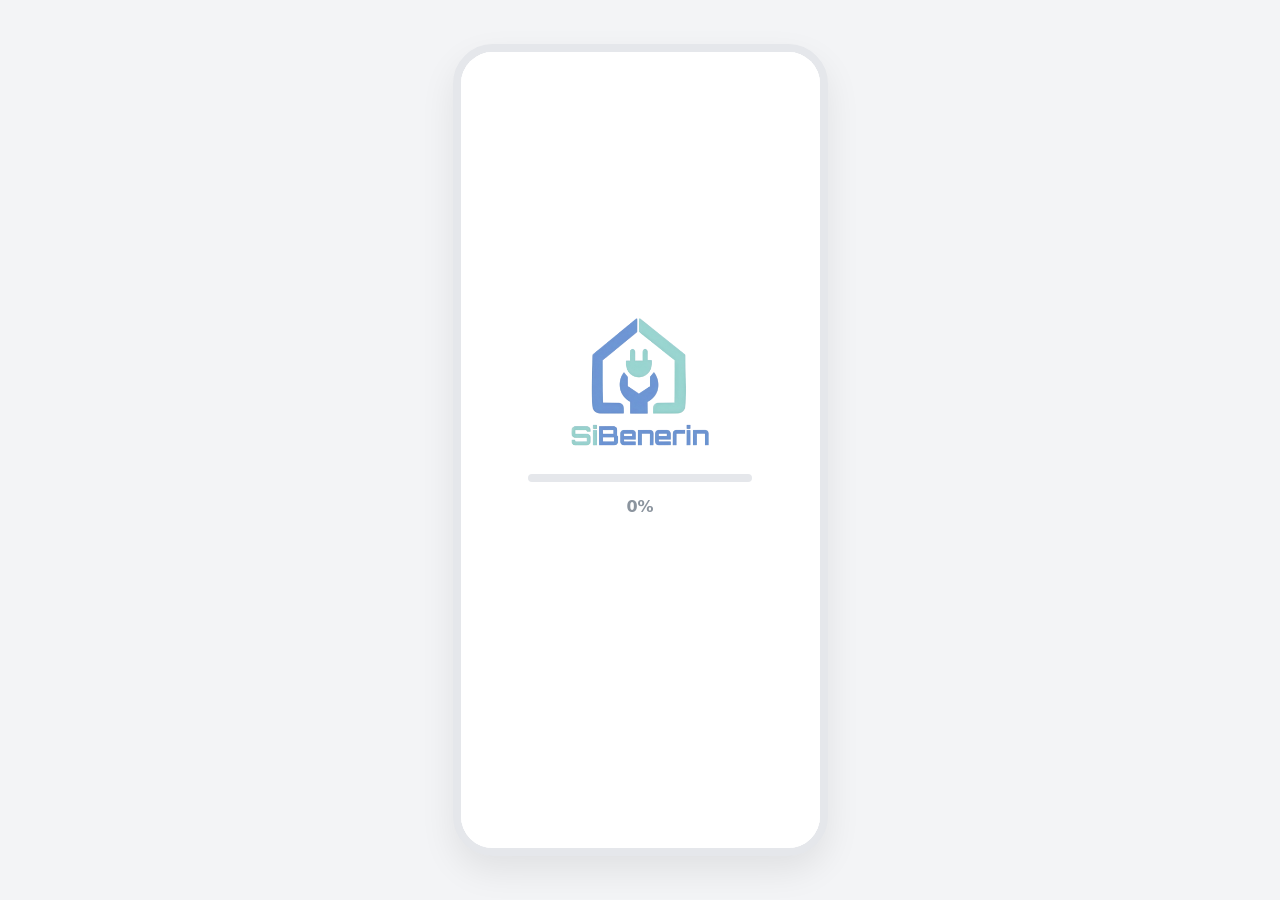
==== commit 32879a24: "file update" ====
--- a/index.html
+++ b/index.html
@@ -4,10 +4,24 @@
     <meta charset="UTF-8">
     <meta name="viewport" content="width=device-width, initial-scale=1.0">
     <title>SiBenerin</title>
+    
+    <link rel="icon" href="gambar\logobenerin.jpeg" type="image/png">
     <link rel="stylesheet" href="style.css">
 </head>
 <body>
     <div class="app-container">
+        
+        <!-- ================= LOADING PAGE ================= -->
+        <div id="loading-screen" class="screen active" style="display: flex; flex-direction: column; justify-content: center; align-items: center; z-index: 999;">
+            <div class="logo-wrapper" style="box-shadow: none; margin-bottom: 20px; width: 140px; height: 140px;">
+                <img src="gambar/logo sibenerin.png" alt="Logo SiBenerin" style="width: 100%; height: 100%; object-fit: contain;">
+            </div>
+            
+            <div style="width: 70%; background-color: var(--border-color); height: 8px; border-radius: 10px; overflow: hidden; margin-bottom: 15px;">
+                <div id="progress-bar-fill" style="width: 0%; height: 100%; background: linear-gradient(90deg, var(--primary-sky), var(--primary-lilac)); transition: width 0.1s linear;"></div>
+            </div>
+            <p id="loading-text" style="font-size: 1rem; font-weight: bold; color: var(--text-muted);">0%</p>
+        </div>
         
         <!-- ================= LOGIN ================= -->
         <div id="login-screen" class="screen active">
